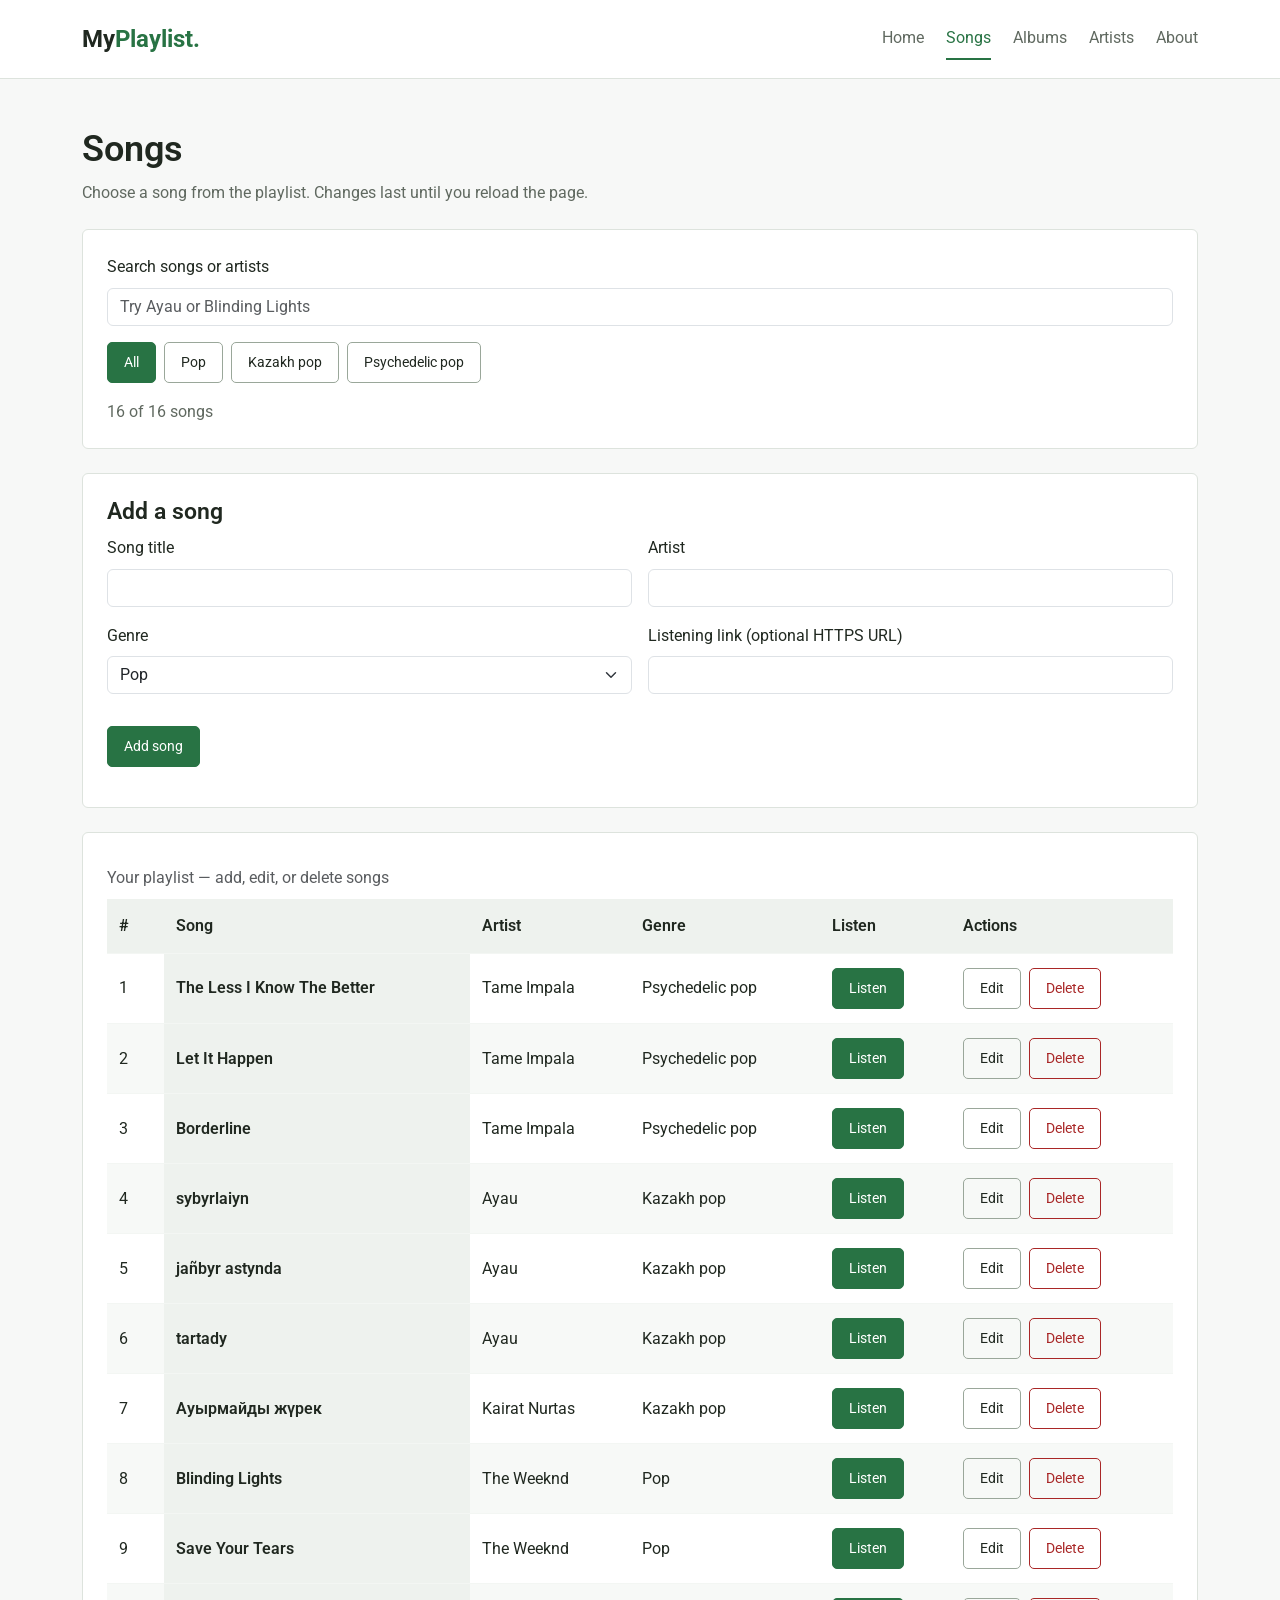
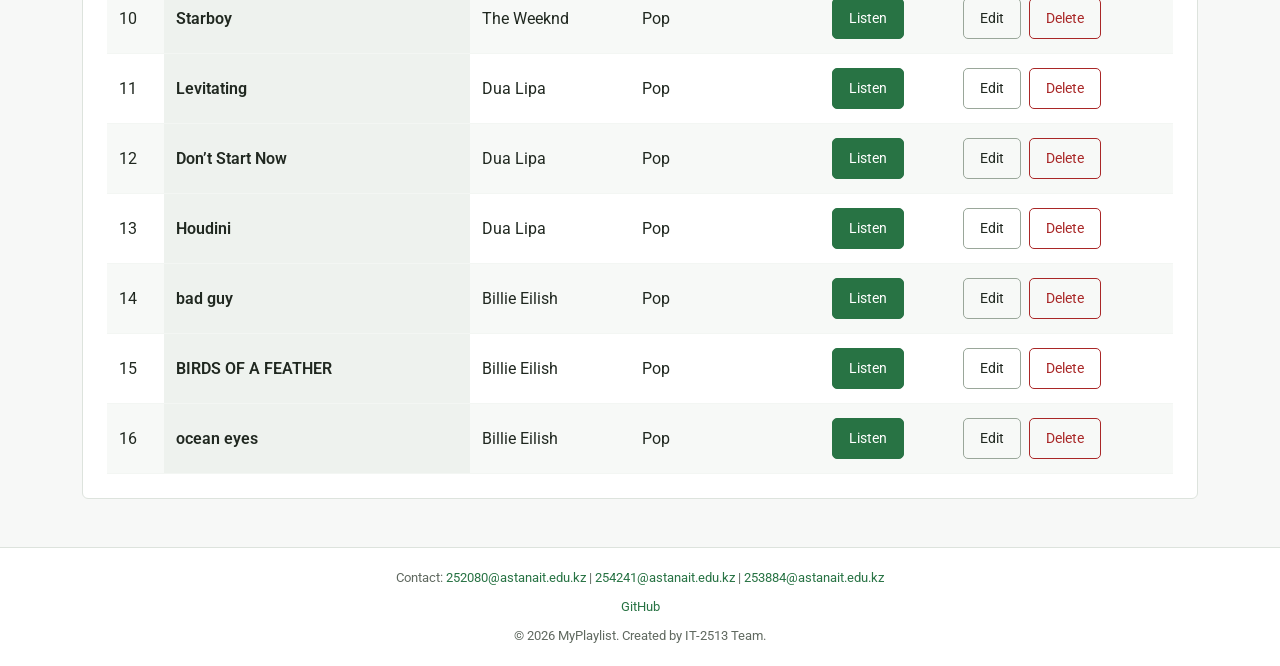
==== songs.html @ 62b5f439 "first commit" ====
<!DOCTYPE html>
<html lang="en">
    <head>
        <meta charset="UTF-8">
        <meta name="viewport" content="width=device-width, initial-scale=1.0">
        <title> Songs | MyPlaylist </title>
        <link href="https://cdn.jsdelivr.net/npm/bootstrap@5.3.0/dist/css/bootstrap.min.css" rel="stylesheet">
        <link href="https://fonts.googleapis.com/css2?family=Roboto:wght@400;500;600;700&amp;display=swap" rel="stylesheet">
        <link href="css/style.css" rel="stylesheet">
        <link href="css/songs.css" rel="stylesheet">
    <link href="css/endterm.css" rel="stylesheet">
</head>
    <body>
        <header class="header">
            <div class="container header-container">
                <a href="index.html" class="logo"> My<span>Playlist.</span> </a>
                <nav>
                    <ul class="nav-links">
                        <li>
                            <a href="index.html"> Home </a>
                        </li>
                        <li>
                            <a href="songs.html" class="active"> Songs </a>
                        </li>
                        <li>
                            <a href="albums.html"> Albums </a>
                        </li>
                        <li>
                            <a href="artists.html"> Artists </a>
                        </li>
                        <li>
                            <a href="about.html"> About </a>
                        </li>
                    </ul>
                </nav>
            </div>
        </header>
        <main class="container my-5">
            <section class="page-heading">
                <h1>Songs</h1>
                <p>Choose a song from the playlist. Changes last until you reload the page.</p>
            </section>
            <section class="panel mb-4" aria-label="Playlist controls">
<label for="song-search" class="form-label">Search songs or artists</label>
<input id="song-search" class="form-control mb-3" type="search" placeholder="Try Ayau or Blinding Lights">
<div id="category-filters" class="filter-buttons" aria-label="Filter by genre"><button type="button" class="btn music-btn" data-category="All" aria-pressed="true">All</button><button type="button" class="btn second-btn" data-category="Pop" aria-pressed="false">Pop</button><button type="button" class="btn second-btn" data-category="Kazakh pop" aria-pressed="false">Kazakh pop</button><button type="button" class="btn second-btn" data-category="Psychedelic pop" aria-pressed="false">Psychedelic pop</button></div>
<p id="result-count" role="status" class="mt-3 mb-0"></p>
</section>
<section class="panel mb-4"><h2 id="editor-heading">Add a song</h2>
<form id="song-form" class="row g-3" novalidate>

<div class="col-md-6"><label for="song-title" class="form-label">Song title</label><input id="song-title" class="form-control" required maxlength="120"></div>
<div class="col-md-6"><label for="song-artist" class="form-label">Artist</label><input id="song-artist" class="form-control" required maxlength="100"></div>
<div class="col-md-6"><label for="song-category" class="form-label">Genre</label><select id="song-category" class="form-select"><option>Pop</option><option>Kazakh pop</option><option>Psychedelic pop</option></select></div>
<div class="col-md-6"><label for="song-url" class="form-label">Listening link (optional HTTPS URL)</label><input id="song-url" type="url" class="form-control" maxlength="1000"></div>
<p id="song-error" role="alert" class="error-text mb-0"></p>
<div class="col-12"><button class="btn music-btn" id="save-song">Add song</button> <button type="button" id="cancel-edit" class="btn second-btn" hidden>Cancel editing</button></div>
</form><p id="playlist-status" role="status" class="mt-3 mb-0"></p></section>
<section class="panel">
                <div class="table-responsive">
                    <table class="song-table"><caption>Your playlist — add, edit, or delete songs</caption><thead><tr><th scope="col">#</th><th scope="col">Song</th><th scope="col">Artist</th><th scope="col">Genre</th><th scope="col">Listen</th><th scope="col">Actions</th></tr></thead><tbody id="song-rows"></tbody></table><noscript>Enable JavaScript to manage your playlist.</noscript>
                </div>
            </section>
        </main>
        <footer class="footer">
    <div class="container">
        <p> Contact: <a href="mailto:252080@astanait.edu.kz">252080@astanait.edu.kz</a> | <a href="mailto:254241@astanait.edu.kz">254241@astanait.edu.kz</a> | <a href="mailto:253884@astanait.edu.kz">253884@astanait.edu.kz</a> </p>
        <div class="social-links">
            <a href="https://github.com/yTuzelkhan" target="_blank" rel="noopener noreferrer"> GitHub </a>
        </div>
        <p class="mb-0 text-center"> &copy; 2026 MyPlaylist. Created by IT-2513 Team. </p>
    </div>
</footer>
    <script src="https://code.jquery.com/jquery-3.7.1.min.js"></script>
<script src="js/script.js"></script>
</body>
</html>
---- css/style.css ----
:root {
    --main-color: #287344;
    --text-color: #202820;
    --muted-color: #606960;
}

* {
    box-sizing: border-box;
}

body {
    margin: 0;
    font-family: "Roboto", Arial, sans-serif;
    background: #f7f8f7;
    color: var(--text-color);
    line-height: 1.6;
    min-height: 100vh;
    display: flex;
    flex-direction: column;
}

main {
    flex: 1;
}

a {
    color: var(--main-color);
    text-decoration: none;
}

a:hover {
    color: #1c5431;
    text-decoration: underline;
}

a:focus, button:focus, input:focus {
    outline: 3px solid var(--main-color);
    outline-offset: 4px;
}

h1 {
    font-size: 36px;
}

h2 {
    font-size: 23px;
}

h3 {
    font-size: 19px;
}

h1, h2, h3 {
    font-weight: 600;
    line-height: 1.25;
}

p {
    color: var(--muted-color);
}

.header {
    background: white;
    border-bottom: 1px solid #dde3dd;
    padding: 18px 0;
}

.header-container {
    display: flex;
    justify-content: space-between;
    align-items: center;
    gap: 20px;
}

.logo {
    color: var(--text-color);
    font-size: 24px;
    font-weight: bold;
}

.logo span {
    color: var(--main-color);
}

.nav-links {
    display: flex;
    gap: 22px;
    list-style: none;
    padding: 0;
    margin: 0;
    flex-wrap: wrap;
}

.nav-links a {
    color: var(--muted-color);
    padding: 7px 0;
    display: inline-block;
}

.nav-links .active {
    color: var(--main-color);
    border-bottom: 2px solid;
}

.btn {
    font-size: 14px;
    padding: 9px 16px;
    border-radius: 5px;
}

.music-btn {
    background: var(--main-color);
    color: white;
    border: 1px solid var(--main-color);
}

.music-btn:hover {
    background: #1c5431;
    color: white;
    text-decoration: none;
}

.second-btn {
    border: 1px solid #9aa79a;
    color: var(--text-color);
}

.second-btn:hover {
    background: #edf2ed;
}

.section {
    margin-top: 32px;
}

.page-heading {
    margin-bottom: 24px;
}

.panel {
    background: white;
    border: 1px solid #dde3dd;
    border-radius: 6px;
    padding: 24px;
}

.footer {
    border-top: 1px solid #dde3dd;
    padding: 20px 0;
    text-align: center;
    font-size: 13px;
    background: white;
}

.footer p {
    margin-bottom: 8px;
}

.social-links {
    display: flex;
    justify-content: center;
    gap: 20px;
    margin-bottom: 8px;
}

@media (max-width: 991px) {
    .header-container {
        flex-direction: column;
        gap: 10px;
    }
}

@media (max-width: 575px) {
    .nav-links {
        justify-content: center;
        gap: 14px;
        font-size: 14px;
    }

    h1 {
        font-size: 30px;
    }

    .panel {
        padding: 16px;
    }
}
---- css/songs.css ----
.song-table {
    width: 100%;
    min-width: 560px;
    border-collapse: collapse;
}

.song-table th, .song-table td {
    text-align: left;
    padding: 14px 12px;
    border-bottom: 1px solid #f3f6f3;
}

.song-table th {
    background: #eef2ee;
    font-weight: 600;
}

.song-table tr:nth-child(even) {
    background: #f7f9f7;
}

.song-table tr:hover {
    background: #edf3ed;
}
---- css/endterm.css ----
.filter-buttons { display:flex; flex-wrap:wrap; gap:8px; }
.form-control, .form-select { max-width:100%; }
.table-actions { display:flex; gap:8px; }
.delete-btn { border:1px solid #a92727; color:#a92727; }
.delete-btn:hover { background:#a92727; color:white; }
.error-text, .field-feedback.error-text { color:#a42020; }
.field-feedback { font-size:.9rem; color:#226339; min-height:1.5em; }
meter { display:block; width:100%; height:18px; }
.gallery-trigger { display:block; padding:0; border:0; width:100%; background:transparent; cursor:zoom-in; overflow:hidden; }
.gallery-trigger img { transition:transform .2s; }
.gallery-trigger:hover img { transform:scale(1.035); }
#album-gallery { display:flex; flex-wrap:wrap; margin-left:0; margin-right:0; }
#album-gallery .music-card { padding:0; margin-top:0; }
#album-gallery { gap:24px; }
#album-gallery .col { flex:0 0 calc(33.333% - 16px); width:calc(33.333% - 16px); }
dialog { border:0; border-radius:10px; padding:24px; width:min(700px,94vw); max-height:94vh; overflow:auto; }
dialog::backdrop { background:rgba(10,20,12,.85); }
.lightbox-content { display:flex; flex-direction:column; gap:16px; }
#close-lightbox { align-self:flex-end; }
#lightbox-image { width:100%; height: min(55vh,500px); object-fit:contain; background:#edf2ed; }
#lightbox-caption { text-align:center; padding:12px; }
.gallery-open { overflow:hidden; }
caption { caption-side:top; }
@media(max-width:991px) { #album-gallery .col { flex-basis:calc(50% - 12px); width:calc(50% - 12px); } }
@media(max-width:575px) { #album-gallery .col { flex-basis:100%; width:100%; } .table-actions { flex-direction:column; } dialog { padding:16px; } }
@media(prefers-reduced-motion:reduce) { .gallery-trigger img { transition:none; } }
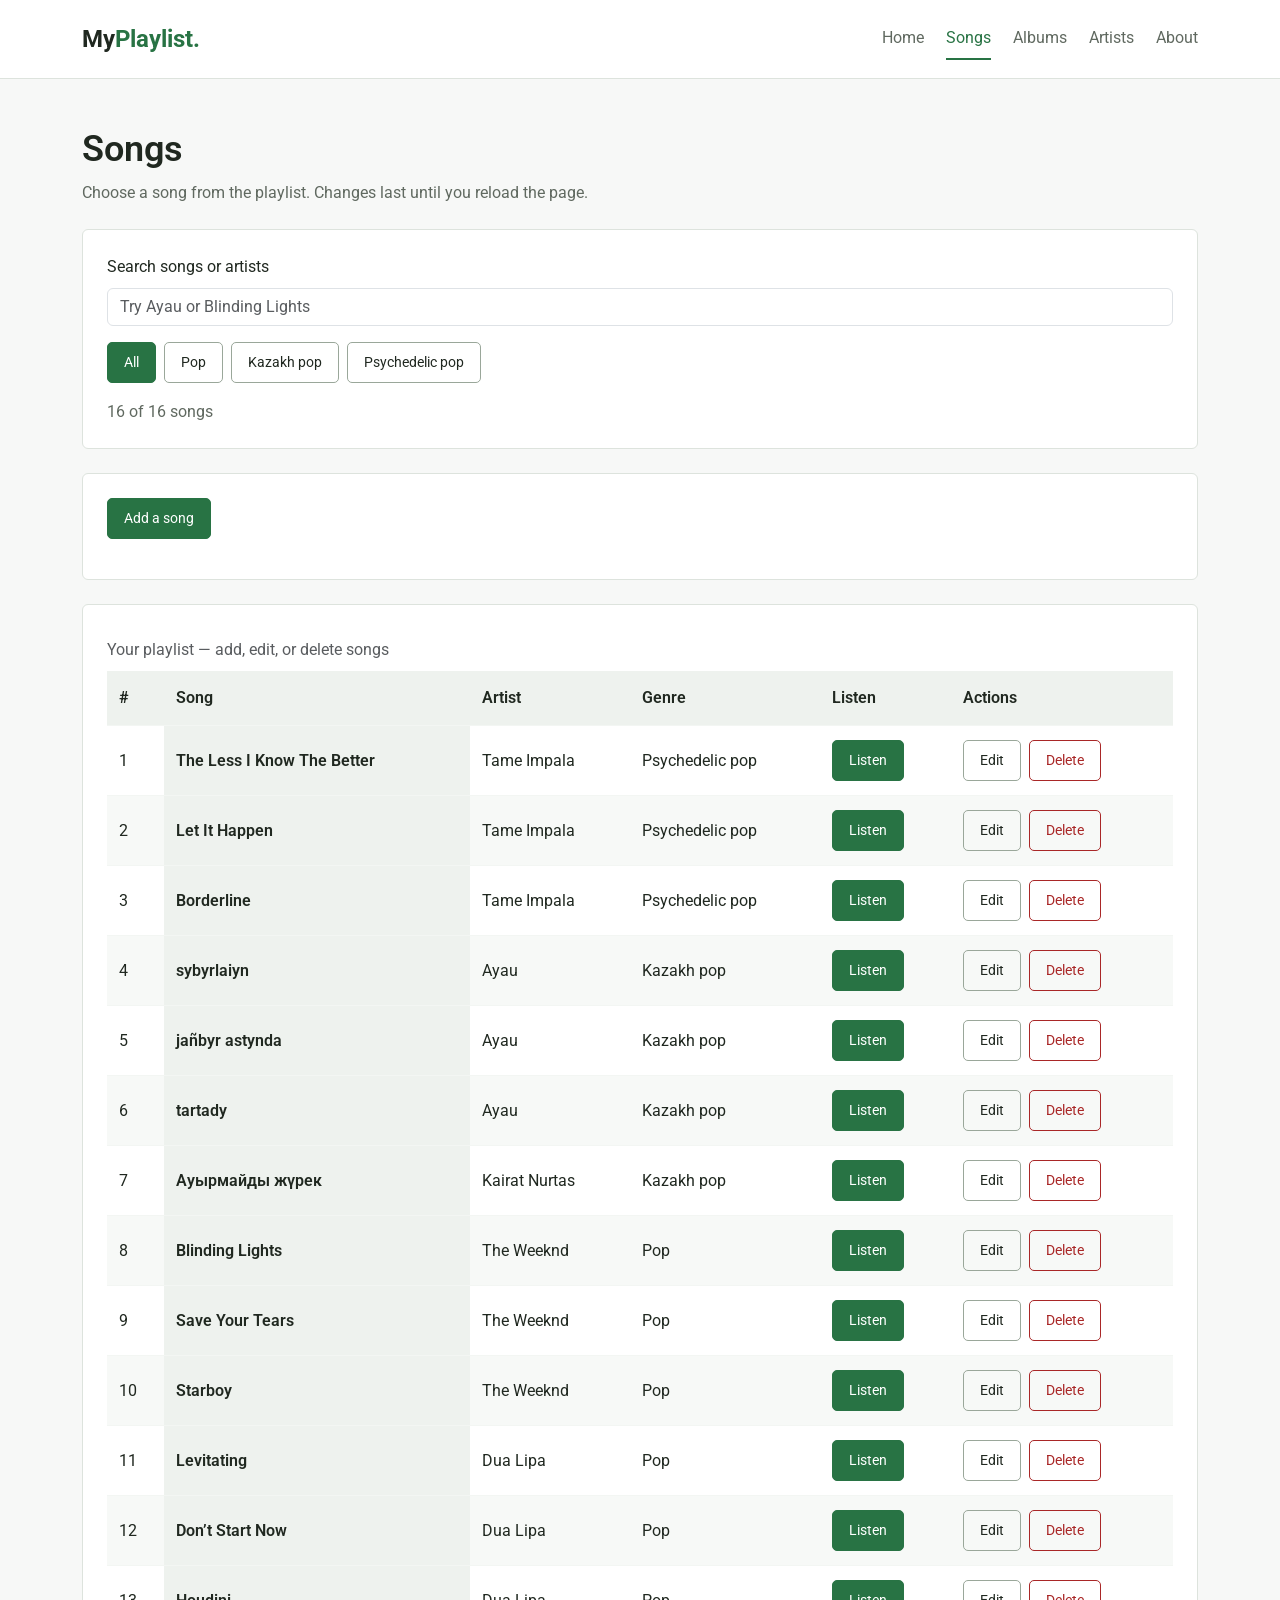
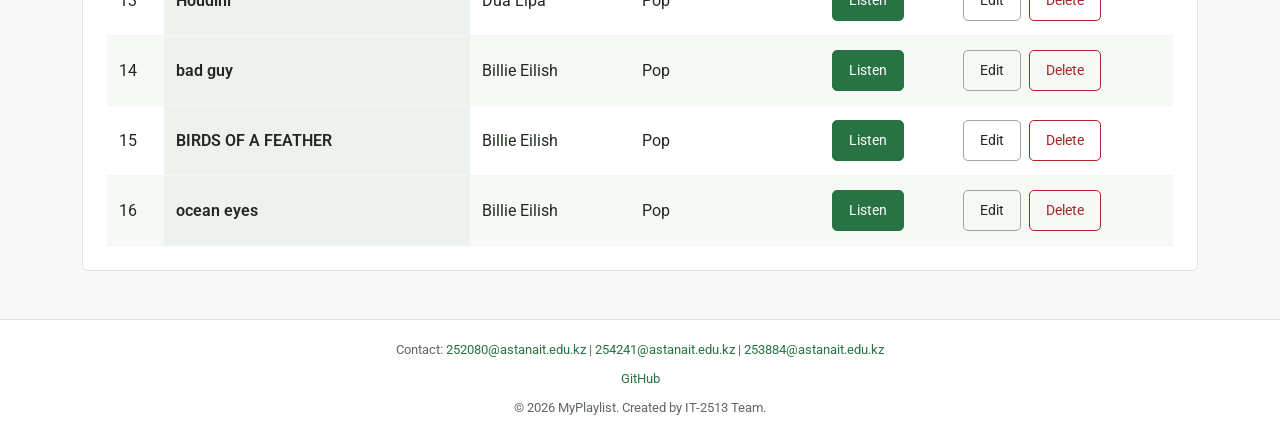
==== commit a1d18af3: "Update songs.html" ====
--- a/songs.html
+++ b/songs.html
@@ -46,16 +46,42 @@
 <div id="category-filters" class="filter-buttons" aria-label="Filter by genre"><button type="button" class="btn music-btn" data-category="All" aria-pressed="true">All</button><button type="button" class="btn second-btn" data-category="Pop" aria-pressed="false">Pop</button><button type="button" class="btn second-btn" data-category="Kazakh pop" aria-pressed="false">Kazakh pop</button><button type="button" class="btn second-btn" data-category="Psychedelic pop" aria-pressed="false">Psychedelic pop</button></div>
 <p id="result-count" role="status" class="mt-3 mb-0"></p>
 </section>
-<section class="panel mb-4"><h2 id="editor-heading">Add a song</h2>
-<form id="song-form" class="row g-3" novalidate>
+<section class="panel mb-4">
+    <button type="button" id="open-song-dialog" class="btn music-btn">Add a song</button>
 
-<div class="col-md-6"><label for="song-title" class="form-label">Song title</label><input id="song-title" class="form-control" required maxlength="120"></div>
-<div class="col-md-6"><label for="song-artist" class="form-label">Artist</label><input id="song-artist" class="form-control" required maxlength="100"></div>
-<div class="col-md-6"><label for="song-category" class="form-label">Genre</label><select id="song-category" class="form-select"><option>Pop</option><option>Kazakh pop</option><option>Psychedelic pop</option></select></div>
-<div class="col-md-6"><label for="song-url" class="form-label">Listening link (optional HTTPS URL)</label><input id="song-url" type="url" class="form-control" maxlength="1000"></div>
-<p id="song-error" role="alert" class="error-text mb-0"></p>
-<div class="col-12"><button class="btn music-btn" id="save-song">Add song</button> <button type="button" id="cancel-edit" class="btn second-btn" hidden>Cancel editing</button></div>
-</form><p id="playlist-status" role="status" class="mt-3 mb-0"></p></section>
+    <dialog id="song-dialog" aria-labelledby="editor-heading">
+        <h2 id="editor-heading">Add a song</h2>
+        <form id="song-form" class="row g-3" novalidate>
+            <div class="col-md-6">
+                <label for="song-title" class="form-label">Song title</label>
+                <input id="song-title" class="form-control" required maxlength="120">
+            </div>
+            <div class="col-md-6">
+                <label for="song-artist" class="form-label">Artist</label>
+                <input id="song-artist" class="form-control" required maxlength="100">
+            </div>
+            <div class="col-md-6">
+                <label for="song-category" class="form-label">Genre</label>
+                <select id="song-category" class="form-select">
+                    <option>Pop</option>
+                    <option>Kazakh pop</option>
+                    <option>Psychedelic pop</option>
+                </select>
+            </div>
+            <div class="col-md-6">
+                <label for="song-url" class="form-label">Listening link (optional HTTPS URL)</label>
+                <input id="song-url" type="url" class="form-control" maxlength="1000">
+            </div>
+            <p id="song-error" role="alert" class="error-text mb-0"></p>
+            <div class="col-12">
+                <button type="submit" class="btn music-btn" id="save-song">Add song</button>
+                <button type="button" id="cancel-edit" class="btn second-btn">Cancel</button>
+            </div>
+        </form>
+    </dialog>
+
+    <p id="playlist-status" role="status" class="mt-3 mb-0"></p>
+</section>
 <section class="panel">
                 <div class="table-responsive">
                     <table class="song-table"><caption>Your playlist — add, edit, or delete songs</caption><thead><tr><th scope="col">#</th><th scope="col">Song</th><th scope="col">Artist</th><th scope="col">Genre</th><th scope="col">Listen</th><th scope="col">Actions</th></tr></thead><tbody id="song-rows"></tbody></table><noscript>Enable JavaScript to manage your playlist.</noscript>
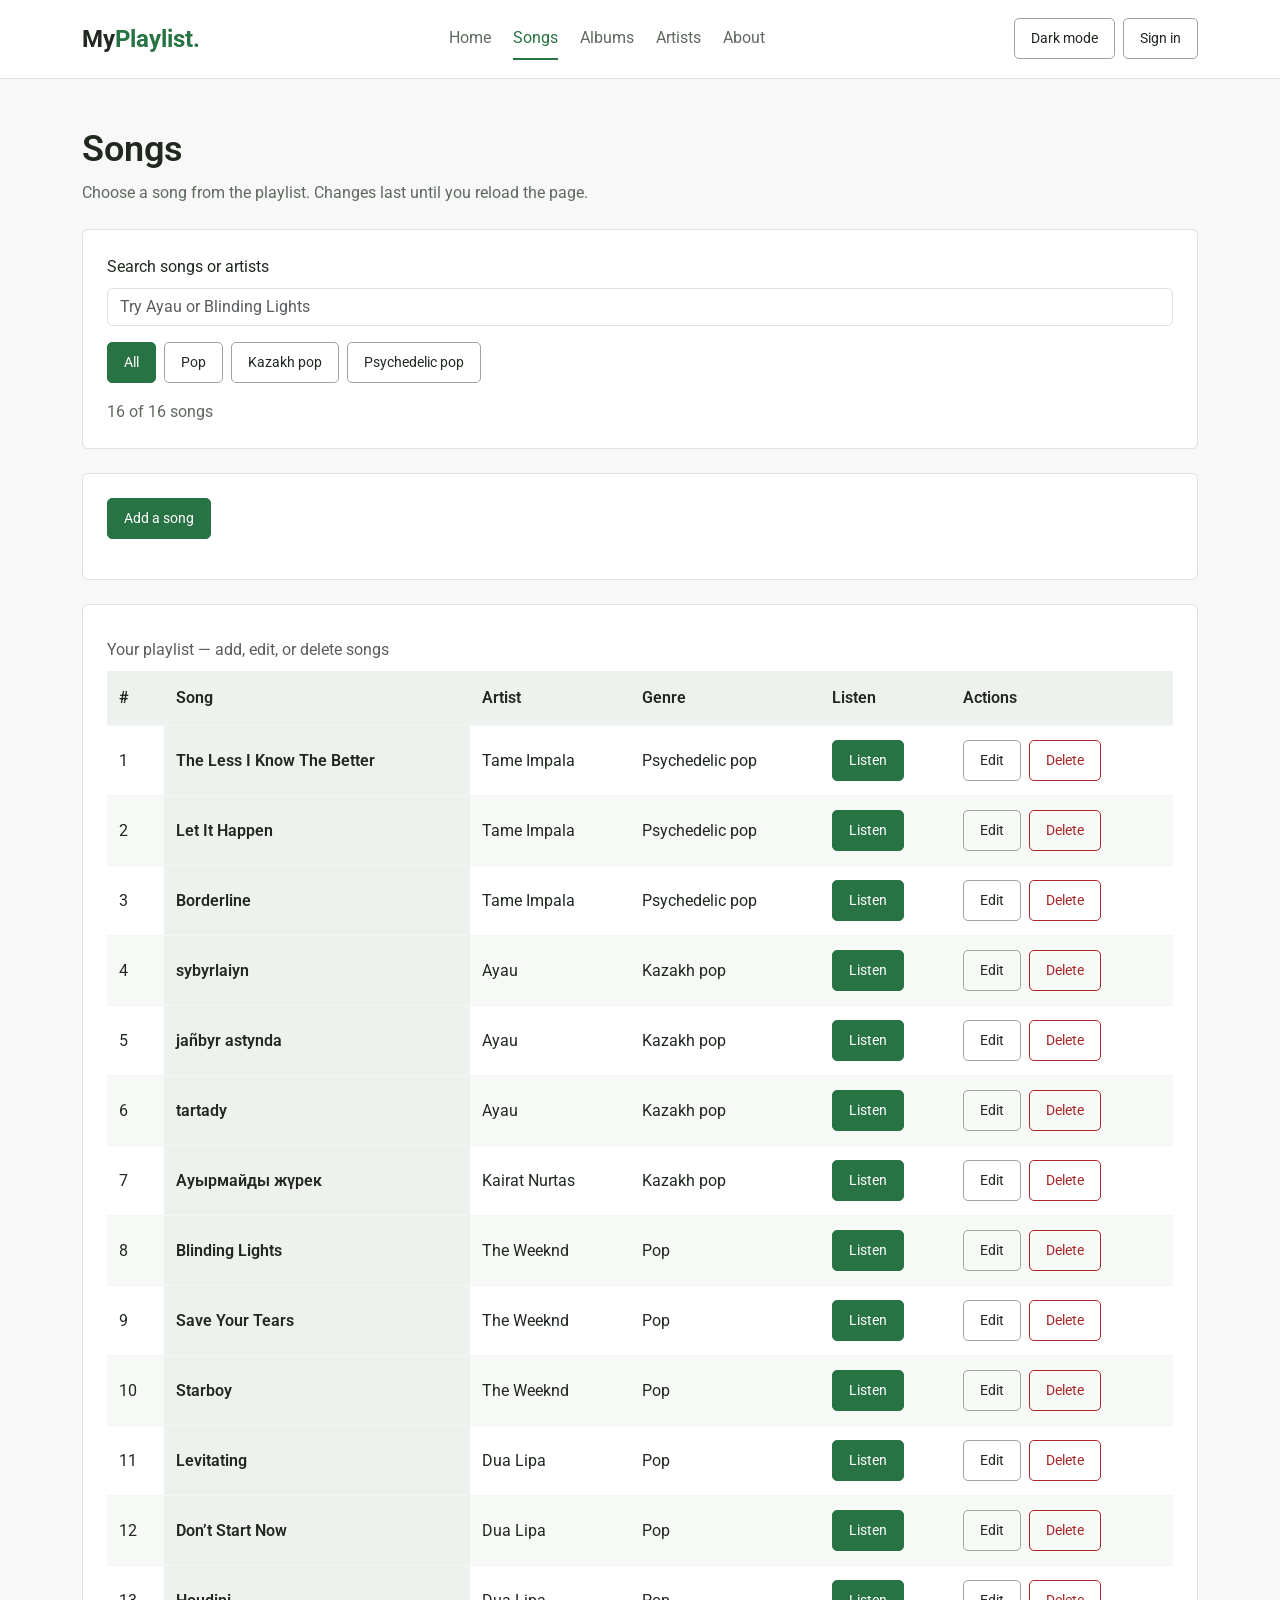
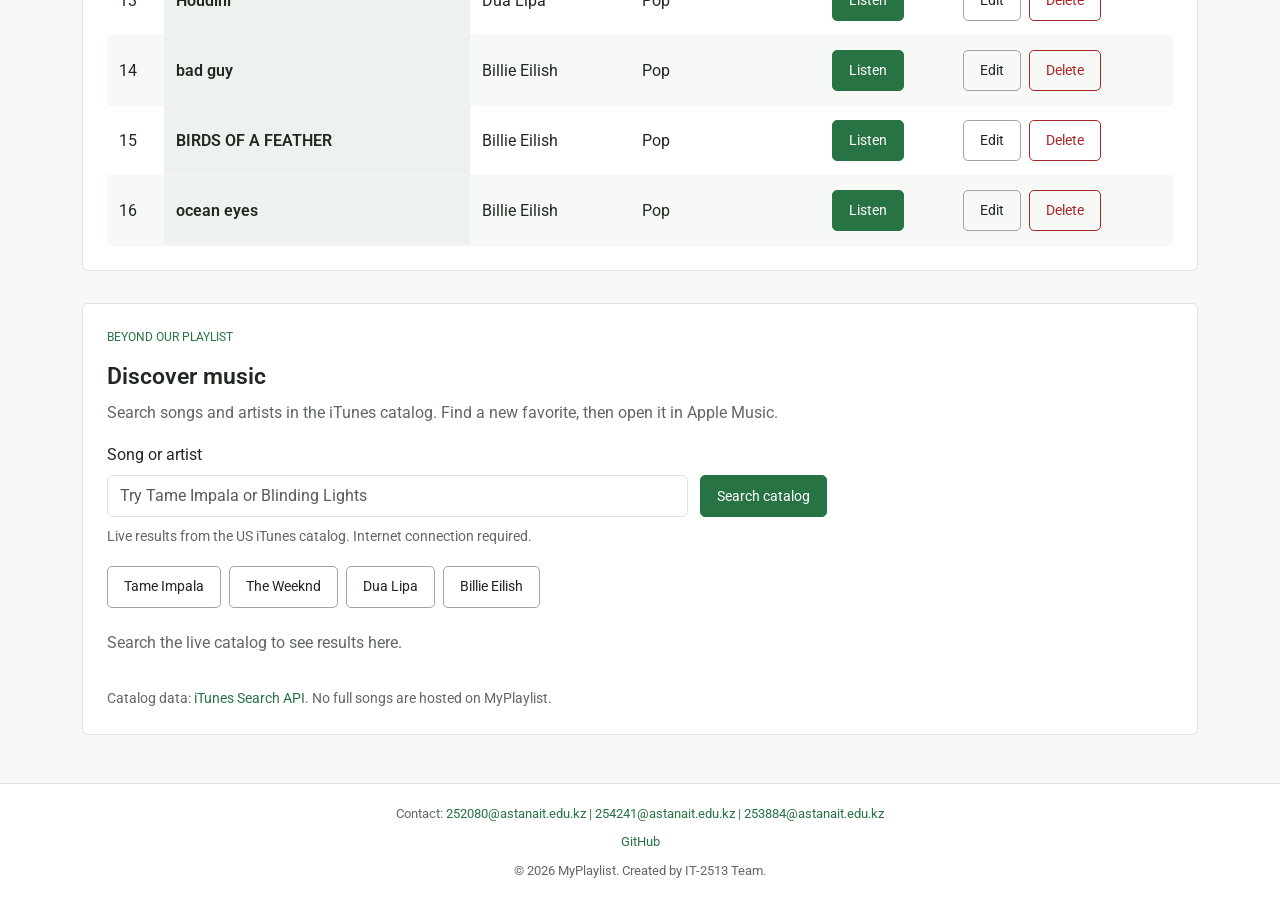
==== commit 72003050: "Обновить README.md, добавить раздел с финальными дополнениями; добавить FAQ в about.html и songs.htm" ====
--- a/songs.html
+++ b/songs.html
@@ -9,6 +9,7 @@
         <link href="css/style.css" rel="stylesheet">
         <link href="css/songs.css" rel="stylesheet">
     <link href="css/endterm.css" rel="stylesheet">
+    <link href="css/final-additions.css" rel="stylesheet">
 </head>
     <body>
         <header class="header">
@@ -87,7 +88,34 @@
                     <table class="song-table"><caption>Your playlist — add, edit, or delete songs</caption><thead><tr><th scope="col">#</th><th scope="col">Song</th><th scope="col">Artist</th><th scope="col">Genre</th><th scope="col">Listen</th><th scope="col">Actions</th></tr></thead><tbody id="song-rows"></tbody></table><noscript>Enable JavaScript to manage your playlist.</noscript>
                 </div>
             </section>
-        </main>
+        <section class="panel section" id="discover" aria-labelledby="discover-title">
+  <p class="small-title">BEYOND OUR PLAYLIST</p>
+  <h2 id="discover-title">Discover music</h2>
+  <p>Search songs and artists in the iTunes catalog. Find a new favorite, then open it in Apple Music.</p>
+  <form id="api-search-form" class="api-search-form">
+    <div class="api-query-field">
+      <label for="api-query" class="form-label">Song or artist</label>
+      <input id="api-query" class="form-control" type="search" name="query" required minlength="2" maxlength="100" placeholder="Try Tame Impala or Blinding Lights" aria-describedby="api-help" autocomplete="off">
+    </div>
+    <button type="submit" id="api-submit" class="btn music-btn">Search catalog</button>
+  </form>
+  <p id="api-help" class="small mt-2">Live results from the US iTunes catalog. Internet connection required.</p>
+  <div class="filter-buttons api-suggestions" aria-label="Try an artist">
+    <button type="button" class="btn second-btn" data-music-query="Tame Impala">Tame Impala</button>
+    <button type="button" class="btn second-btn" data-music-query="The Weeknd">The Weeknd</button>
+    <button type="button" class="btn second-btn" data-music-query="Dua Lipa">Dua Lipa</button>
+    <button type="button" class="btn second-btn" data-music-query="Billie Eilish">Billie Eilish</button>
+  </div>
+  <div class="api-filter" hidden>
+    <label for="api-genre" class="form-label">Filter these results by genre</label>
+    <select id="api-genre" class="form-select"><option value="">All genres</option></select>
+  </div>
+  <p id="api-status" class="api-status" role="status" aria-live="polite">Search the live catalog to see results here.</p>
+  <button id="api-retry" class="btn second-btn mb-3" type="button" hidden>Try again</button>
+  <div id="api-results" class="api-results" aria-busy="false"></div>
+  <p class="small mb-0 mt-3">Catalog data: <a href="https://performance-partners.apple.com/search-api" target="_blank" rel="noopener noreferrer">iTunes Search API</a>. No full songs are hosted on MyPlaylist.</p>
+</section>
+</main>
         <footer class="footer">
     <div class="container">
         <p> Contact: <a href="mailto:252080@astanait.edu.kz">252080@astanait.edu.kz</a> | <a href="mailto:254241@astanait.edu.kz">254241@astanait.edu.kz</a> | <a href="mailto:253884@astanait.edu.kz">253884@astanait.edu.kz</a> </p>
@@ -99,5 +127,6 @@
 </footer>
     <script src="https://code.jquery.com/jquery-3.7.1.min.js"></script>
 <script src="js/script.js"></script>
+<script src="js/api.js"></script>
 </body>
 </html>
--- a/css/endterm.css
+++ b/css/endterm.css
@@ -25,3 +25,101 @@
 @media(max-width:991px) { #album-gallery .col { flex-basis:calc(50% - 12px); width:calc(50% - 12px); } }
 @media(max-width:575px) { #album-gallery .col { flex-basis:100%; width:100%; } .table-actions { flex-direction:column; } dialog { padding:16px; } }
 @media(prefers-reduced-motion:reduce) { .gallery-trigger img { transition:none; } }
+#lightbox-image {
+  cursor: zoom-in;
+  transition: transform 0.25s ease-in-out;
+}
+
+#lightbox-image.zoomed {
+  cursor: zoom-out;
+  transform: scale(1.25);
+  box-shadow: 0 10px 30px rgba(0, 0, 0, 0.4);
+}
+
+.gallery-trigger {
+  border: none;
+  background: transparent;
+  padding: 0;
+  border-radius: 8px;
+  overflow: hidden;
+  display: block;
+}
+
+.gallery-trigger img {
+  transition: transform 0.3s ease, filter 0.3s ease;
+}
+
+.gallery-trigger:hover img {
+  transform: scale(1.05);
+  filter: brightness(1.08);
+}
+.account-controls {
+    display: flex;
+    flex-wrap: wrap;
+    align-items: center;
+    justify-content: center;
+    gap: 8px;
+}
+
+.account-controls [hidden] {
+    display: none !important;
+}
+
+html[data-bs-theme="dark"] {
+    color-scheme: dark;
+    --main-color: #8fdda9;
+    --text-color: #ecf3ed;
+    --muted-color: #b5c7b9;
+    --dark-surface: #1c2921;
+    --dark-border: #425648;
+}
+
+html[data-bs-theme="dark"] body {
+    background: #111a15;
+}
+
+[data-bs-theme="dark"] :is(.header, .footer, .panel, .music-card, dialog) {
+    background-color: var(--dark-surface);
+    color: var(--text-color);
+    border-color: var(--dark-border);
+}
+
+[data-bs-theme="dark"] :is(#home, .song-table td, .song-table th) {
+    border-color: var(--dark-border);
+}
+
+[data-bs-theme="dark"] :is(.playlist-count, .song-table th, .song-table tr:nth-child(even), #lightbox-image) {
+    background-color: #26392e;
+}
+
+[data-bs-theme="dark"] :is(.song-table tr:hover, .second-btn:hover) {
+    background-color: #30483a;
+    color: var(--text-color);
+}
+
+[data-bs-theme="dark"] a:hover {
+    color: #b4efc8;
+}
+
+[data-bs-theme="dark"] .music-btn {
+    background: #8fdda9;
+    border-color: #8fdda9;
+    color: #102217;
+}
+
+[data-bs-theme="dark"] .music-btn:hover {
+    background: #b4efc8;
+    color: #102217;
+}
+
+[data-bs-theme="dark"] .field-feedback {
+    color: #a6e8bc;
+}
+
+[data-bs-theme="dark"] :is(.delete-btn, .error-text, .field-feedback.error-text) {
+    color: #ffb3b3;
+}
+
+[data-bs-theme="dark"] .delete-btn:hover {
+    color: white;
+}
--- a/css/final-additions.css
+++ b/css/final-additions.css
@@ -0,0 +1,32 @@
+[hidden] { display: none !important; }
+.api-search-form { display: flex; align-items: end; gap: 12px; max-width: 720px; }
+.api-query-field { flex: 1; min-width: 0; }
+.api-filter { max-width: 330px; margin-top: 24px; }
+.api-suggestions { margin-top: 18px; }
+.api-status { margin: 22px 0 16px; }
+.api-results { display: grid; grid-template-columns: repeat(3, minmax(0, 1fr)); gap: 16px; }
+.api-track { padding: 20px; border: 1px solid #dde3dd; border-radius: 6px; display: flex; flex-direction: column; align-items: start; overflow-wrap: anywhere; }
+.api-track h3 { font-size: 19px; }
+.api-track p { margin-bottom: 8px; }
+.api-track .btn { margin-top: auto; }
+.api-artist { color: var(--text-color); font-weight: 500; }
+#discover .small-title { color: var(--main-color); font-size: 12px; }
+#discover :is(input, select, button) { min-height: 42px; }
+#discover button:disabled { cursor: wait; opacity: .65; }
+.faq-list { margin-top: 20px; }
+.faq-item { border-top: 1px solid #dde3dd; }
+.faq-item:last-child { border-bottom: 1px solid #dde3dd; }
+.faq-item h3 { margin: 0; }
+.faq-question { display: flex; justify-content: space-between; align-items: center; gap: 20px; width: 100%; padding: 20px 0; border: 0; background: transparent; color: var(--text-color); text-align: left; font: inherit; font-size: 17px; cursor: pointer; }
+.faq-indicator { color: var(--main-color); font-size: 24px; flex-shrink: 0; line-height: 1; }
+.faq-answer { padding: 0 32px 6px 0; }
+.faq-answer p { margin-bottom: 16px; }
+[data-bs-theme="dark"] :is(.api-track, .faq-item) { border-color: var(--dark-border); }
+@media (max-width: 991px) {
+  .api-results { grid-template-columns: repeat(2, minmax(0, 1fr)); }
+}
+@media (max-width: 575px) {
+  .api-search-form { flex-direction: column; align-items: stretch; }
+  .api-results { grid-template-columns: 1fr; }
+  .faq-question { font-size: 16px; }
+}
